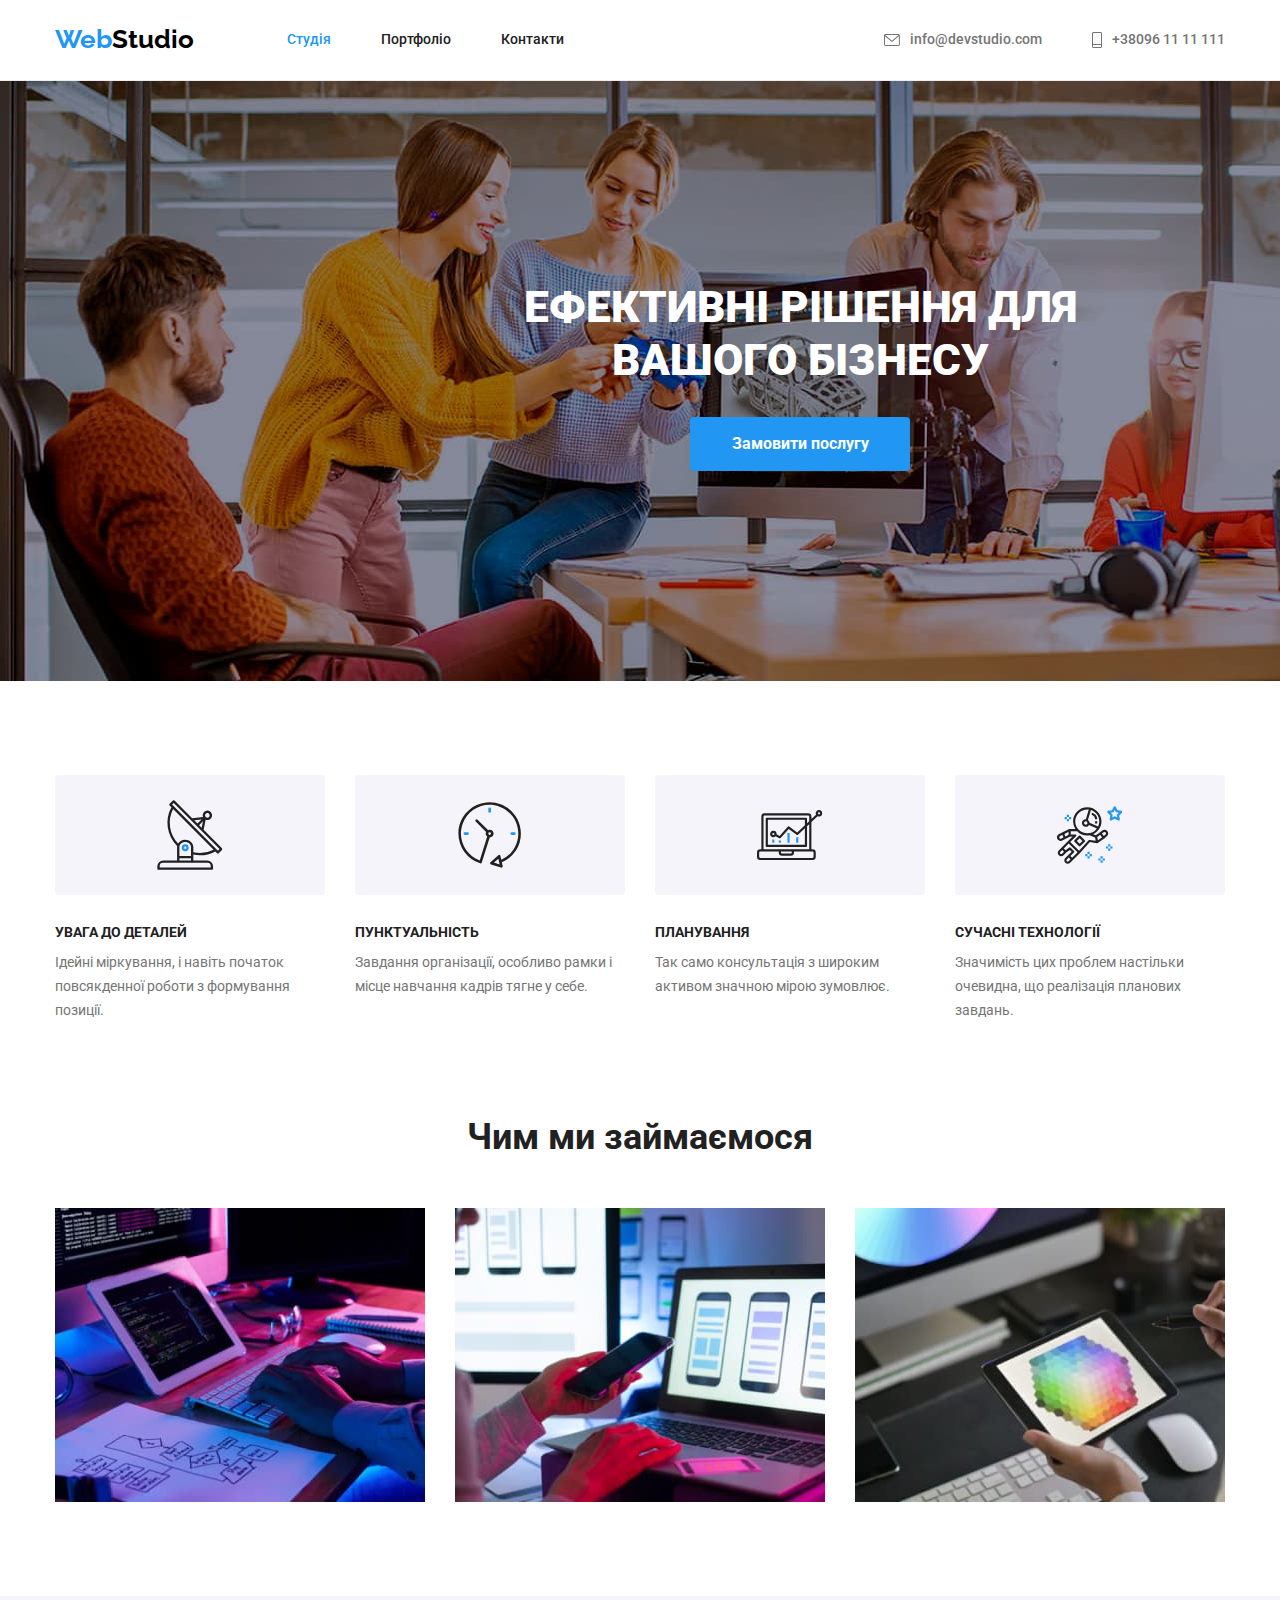
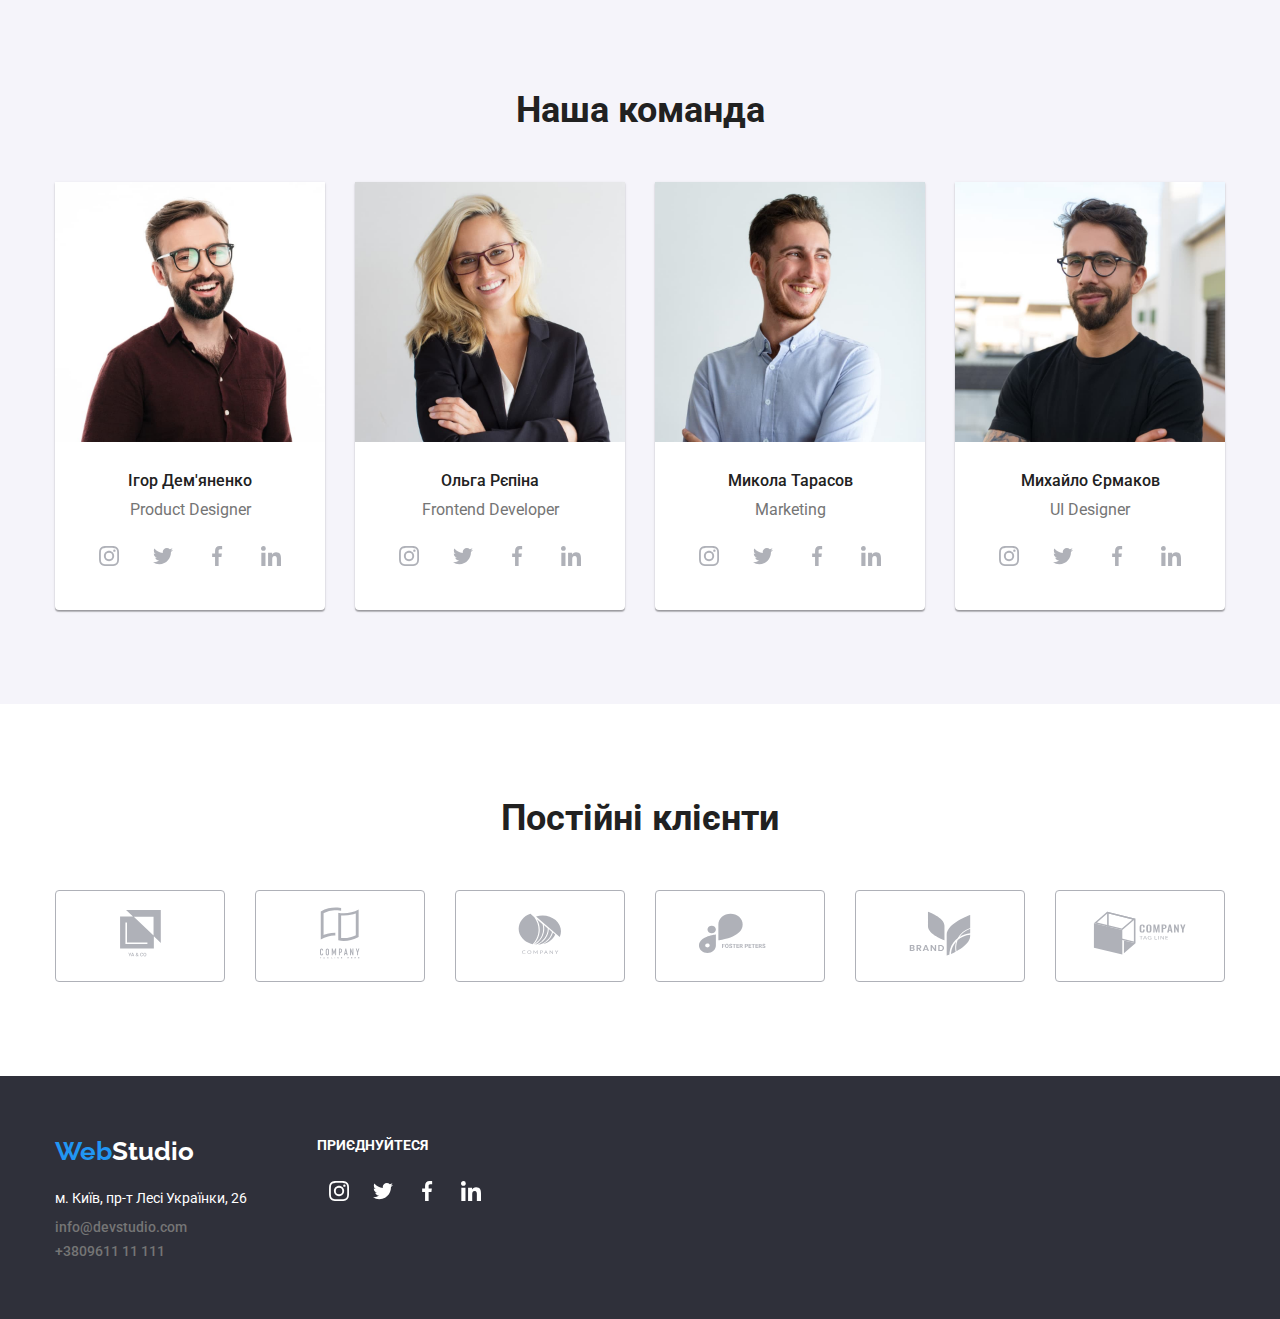
==== index.html @ 87574e4a "finish-work" ====
<!DOCTYPE html>
<html lang="uk">
  <head>
    <meta charset="UTF-8">
    <meta http-equiv="X-UA-Compatible" content="IE=edge">
    <meta name="viewport" content="width=device-width, initial-scale=1.0">
    <title>Document</title>
    <link rel="stylesheet"
    href="https://cdnjs.cloudflare.com/ajax/libs/modern-normalize/1.0.0/modern-normalize.min.css">
    <link
      href="https://fonts.googleapis.com/css2?family=Raleway:wght@700&family=Roboto:wght@400;500;700;900&display=swap"
      rel="stylesheet">
    <link rel="stylesheet" href="./css/stiles.css">
  </head>

  <body>
    <header class="border">
      <div class="container head-stile">
        <nav class="nav">
          <a href="./index.html" class="logo"><span class="logo-decoration">Web</span>Studio</a>
          <ul class="menu-header">
            <li class="nav-link current"><a href="./index.html" class="link">Студія</a></li>
            <li class="nav-link"><a href="./portfolio.html" class="link">Портфоліо</a></li>
            <li class="nav-link"><a href="#" class="link">Контакти</a></li>
        </ul>
        </nav>
        <ul class="contact-list">
          <li class="contact-header"><a href="mailto:info@devstudio.com" class="contacts">
            <svg class="icon-contact" width="16px" height="12px">
              <use href="./images/icon-sprite.svg#icon-mail"></use>
            </svg>info@devstudio.com</a></li> 
          <li class="contact-header"><a href="tel:+380961111111" class="contacts">
            <svg class="icon-contact" width="10px" height="16px">
              <use href="./images/icon-sprite.svg#icon-tel"></use>
            </svg>+38096 11 11 111</a></li>
        </ul>
        </div>
    </header>
    <main>
      <section class="hero">
        <div class="container">
          <h1 class="title">Ефективні рішення для вашого бізнесу</h1>
          <button type="button"  class="button">Замовити послугу</button>
        </div>
      </section>
      <section class="section-position benefits-section">
        <div class="container">
          <ul class="benefits-list">
            <li class="benefits">
              <div class="benefits-container">
                <svg width="65.32px" height="70px" class="benefits-icon">
                  <use href="./images/icon-sprite.svg#icon-satellite"></use>
                </svg>
              </div>
              <h3 class="benefits-title">УВАГА ДО ДЕТАЛЕЙ</h3>
              <p class="text">Ідейні міркування, і навіть початок повсякденної роботи з
                формування позиції.
              </p>
            </li>
            <li class="benefits">
              <div class="benefits-container">
                <svg width="65.32px" height="70px" class="benefits-icon">
                  <use href="./images/icon-sprite.svg#icon-watch"></use>
                </svg>
              </div>
              <h3 class="benefits-title">ПУНКТУАЛЬНІСТЬ</h3>
              <p class="text">Завдання організації, особливо рамки і місце навчання кадрів
                тягне у себе.
              </p>
            </li>
            <li class="benefits">
              <div class="benefits-container">
                <svg width="65.32px" height="70px" class="benefits-icon">
                  <use href="./images/icon-sprite.svg#icon-diagram"></use>
                </svg>
              </div>
              <h3 class="benefits-title">ПЛАНУВАННЯ</h3>
              <p class="text">Так само консультація з широким активом значною мірою зумовлює.
              </p>
            </li>
            <li class="benefits">
              <div class="benefits-container">
                <svg width="65.32px" height="70px" class="benefits-icon">
                  <use href="./images/icon-sprite.svg#icon-astronaut"></use>
                </svg>
              </div>
              <h3 class="benefits-title">СУЧАСНІ ТЕХНОЛОГІЇ</h3>
              <p class="text">Значимість цих проблем настільки очевидна, що реалізація
                планових завдань.
              </p>
            </li>
          </ul>
        </div>
      </section>
      <section class="section-position">
        <div class="container">
          <h2 class="name-section">Чим ми займаємося</h2>
          <ul class="our-work">
            <li class="work"><img src="./images/img1.jpg" alt="На цьому фото процес кодування" width="370">
            </li>
            <li class="work"><img src="./images/img2.jpg" alt="На цьому фото процес програмування" width="370">
            </li>
            <li class="work"><img src="./images/img3.jpg" alt="На цьому фото процес налаштування" width="370">
            </li>
          </ul>
        </div>
      </section>

      <section class="team section-position">
        <div class="container">
        <h2 class="name-section">Наша команда</h2>
          <ul class="team-wrap">
            <li class="icon-team">
              <img src="./images/photoIgor.jpg" alt="Фото Ігор Дем'яненко" width="270" class="foto">
              <h3 class="team-title">Ігор Дем'яненко</h3>
              <p class="position">Product Designer</p>
              <ul class="list-social-link">
                <li class="team-link"><a href="">
                  <svg class="social-icon" width="20px" height="20px">
                    <use href="./images/icon-sprite.svg#icon-instagram"></use>
                  </svg>
                </a></li>
                <li class="team-link"><a href="">
                  <svg class="social-icon" width="20px" height="20px">
                    <use href="./images/icon-sprite.svg#icon-twitter"></use>
                  </svg >
                </a></li>
                <li class="team-link"><a href="">
                  <svg class="social-icon" width="20px" height="20px">
                    <use href="./images/icon-sprite.svg#icon-facebook"></use>
                  </svg>
                </a></li>
                <li class="team-link"><a href="">
                  <svg class="social-icon" width="20px" height="20px">
                    <use href="./images/icon-sprite.svg#icon-linkedin"></use>
                  </svg>
                </a></li>
              </ul>
            </li>
            <li class="icon-team">
              <img src="./images/photoOlga.jpg" alt="Фото Ольга Рєпіна" width="270" class="foto">
              <h3 class="team-title">Ольга Рєпіна</h3>
              <p class="position">Frontend Developer</p>
              <ul class="list-social-link">
                <li class="team-link"><a href="">
                  <svg class="social-icon" width="20px" height="20px">
                    <use href="./images/icon-sprite.svg#icon-instagram"></use>
                  </svg>
                </a></li>
                <li class="team-link"><a href="">
                  <svg class="social-icon" width="20px" height="20px">
                    <use href="./images/icon-sprite.svg#icon-twitter"></use>
                  </svg >
                </a></li>
                <li class="team-link"><a href="">
                  <svg class="social-icon" width="20px" height="20px">
                    <use href="./images/icon-sprite.svg#icon-facebook"></use>
                  </svg>
                </a></li>
                <li class="team-link"><a href="">
                  <svg class="social-icon" width="20px" height="20px">
                    <use href="./images/icon-sprite.svg#icon-linkedin"></use>
                  </svg>
                </a></li>
              </ul>
            </li>
            <li class="icon-team">
              <img src="./images/photoMykola.jpg" alt="Фото Микола Тарасов" width="270" class="foto">
              <h3 class="team-title">Микола Тарасов</h3>
              <p class="position">Marketing</p>
              <ul class="list-social-link">
                <li class="team-link"><a href="">
                  <svg class="social-icon" width="20px" height="20px">
                    <use href="./images/icon-sprite.svg#icon-instagram"></use>
                  </svg>
                </a></li>
                <li class="team-link"><a href="">
                  <svg class="social-icon" width="20px" height="20px">
                    <use href="./images/icon-sprite.svg#icon-twitter"></use>
                  </svg >
                </a></li>
                <li class="team-link"><a href="">
                  <svg class="social-icon" width="20px" height="20px">
                    <use href="./images/icon-sprite.svg#icon-facebook"></use>
                  </svg>
                </a></li>
                <li class="team-link"><a href="">
                  <svg class="social-icon" width="20px" height="20px">
                    <use href="./images/icon-sprite.svg#icon-linkedin"></use>
                  </svg>
                </a></li>
              </ul>
            </li>
            <li class="icon-team">
              <img src="./images/photoMyhail.jpg" alt="Фото Михайло Єрмаков" width="270" class="foto">
              <h3 class="team-title">Михайло Єрмаков</h3>
              <p class="position">UI Designer</p>
              <ul class="list-social-link">
                <li class="team-link"><a href="">
                  <svg class="social-icon" width="20px" height="20px">
                    <use href="./images/icon-sprite.svg#icon-instagram"></use>
                  </svg>
                </a></li>
                <li class="team-link"><a href="">
                  <svg class="social-icon" width="20px" height="20px">
                    <use href="./images/icon-sprite.svg#icon-twitter"></use>
                  </svg >
                </a></li>
                <li class="team-link"><a href="">
                  <svg class="social-icon" width="20px" height="20px">
                    <use href="./images/icon-sprite.svg#icon-facebook"></use>
                  </svg>
                </a></li>
                <li class="team-link"><a href="">
                  <svg class="social-icon" width="20px" height="20px">
                    <use href="./images/icon-sprite.svg#icon-linkedin"></use>
                  </svg>
                </a></li>
              </ul>
            </li>
          </ul>
        </div>
      </section>
      <section class="section-position">
        <div class="container">
        <h2 class="name-section">Постійні клієнти</h2>
        <ul class="regular-customers">
          <li class="icon-client"><a href=""><svg class="logo-client" width="41px" height="46.7px">
            <use href="./images/icon-sprite.svg#icon-client1"></use>
          </svg></a></li>
          <li class="icon-client"><a href=""><svg class="logo-client" width="40px" height="52">
            <use href="./images/icon-sprite.svg#icon-client2"></use>
          </svg></a></li>
          <li class="icon-client"><a href=""><svg class="logo-client" width="43.46px" height="41.18">
            <use href="./images/icon-sprite.svg#icon-client3"></use>
          </svg></a></li>
          <li class="icon-client"><a href=""><svg class="logo-client" width="84.44px" height="40.62">
            <use href="./images/icon-sprite.svg#icon-client4"></use>
          </svg></a></li>
          <li class="icon-client"><a href=""><svg class="logo-client" width="62.54" height="45.43">
            <use href="./images/icon-sprite.svg#icon-client5"></use>
          </svg></a></li>
          <li class="icon-client"><a href=""><svg class="logo-client" width="93.79px" height="43.93px">
            <use href="./images/icon-sprite.svg#icon-client6"></use>
          </svg></a></li>
        </ul>
        </div>
      </section>
    </main>
    <footer class="bg-footer">
    <div class="container footer-position">
      <div class="address-position">
      <a href="./index.html" class="logo logo-footer"><span class="logo-decoration">Web</span>Studio</a>
      <address>
        <ul>
          <li class="decor-address"><a href="https://goo.gl/maps/CPtrU1FHBa2aNyZL9" target="_blank" rel="noopener noreferrer nofollow" class="address">м. Київ, пр-т Лесі Українки, 26</a></li>
          <li class="tell"><a href="mailto:info@devstudio.com" class="contacts">info@devstudio.com</a></li>
          <li><a href="tel:+380961111111" class="contacts">+3809611 11 111</a></li>
        </ul>
      </address>
    </div>
    <div>
    <span class="main-social-link">Приєднуйтеся</span>
    <ul class="footer-social-link">
      <li class="footer-link"><a href="">
        <svg class="footer-icon" width="20px" height="20px">
          <use href="./images/icon-sprite.svg#icon-instagram"></use>
        </svg>
      </a></li>
      <li class="footer-link"><a href="">
        <svg class="footer-icon" width="20px" height="20px">
          <use href="./images/icon-sprite.svg#icon-twitter"></use>
        </svg >
      </a></li>
      <li class="footer-link"><a href="">
        <svg class="footer-icon" width="20px" height="20px">
          <use href="./images/icon-sprite.svg#icon-facebook"></use>
        </svg>
      </a></li>
      <li class="footer-link"><a href="">
        <svg class="footer-icon" width="20px" height="20px">
          <use href="./images/icon-sprite.svg#icon-linkedin"></use>
        </svg>
      </a></li>
    </ul>
    </div>
    </div>
    </footer>
  </body>
</html>
---- css/stiles.css ----
body {
    font-family: 'Roboto', sans-serif;
    font-style: normal;
    font-weight: 400;
    --dominant-color: #212121;
    --secondary-color:  #757575;
    --accent-color:  #2196F3;
}

*,
*::before,
*::after {
    box-sizing: border-box;
}
h1,
h2,
h3,
h4,
h5,
h6,
p,
ul { 
    margin: 0;
    padding: 0;
} 

a {
    text-decoration: none;
}

ul {
    list-style-type: none;
}

img {
    display: block;
    max-width: 100%;
    height: auto;
}
address{
    font-style: normal;
}
.container {
    width: 1200px;
    padding: 0 15px;
    margin: 0 auto;
}

                                            /*Header */

                                            /* Logo */
.logo {
    font-family: 'Raleway', sans-serif;
        font-style: normal;
        font-weight: 700;
        font-size: 26px;
        line-height: 1.2;
        color: #000000;
}

.logo.logo-footer {
    display: inline-block;
    margin-bottom: 20px;
    color: #ffffff;
}

.logo .logo-decoration {
    color: var(--accent-color);
}

                                         /* Navigation */
.border{
    border-bottom: 1px solid #ECECEC;
    padding-top: 24px;
    padding-bottom: 25px;  
}

.head-stile {
        display: flex;
        align-items: center;
   
}
.nav {
    display: flex;
    align-items: center;   
}

.menu-header{
    display: flex;
    margin-left: 93px;
}
.contact-list{
    display: flex;
    align-items: center;
    margin-left: auto;
}
.contact-header:not(:last-child){
    margin-right: 50px;
}

.nav-link:not(:last-child){
    margin-right: 50px;
}

.nav-link .link{
    font-weight: 500;
    font-size: 14px;
    line-height: 1.1;
    color: var(--dominant-color);
}

.nav-link.current .link{
    color: var(--accent-color);
}

.contacts{
    display: flex;
    align-items: center;
    font-weight: 500;
    font-size: 14px;
    line-height: 1.1;
    text-align: center;
    color: var(--secondary-color);
    fill: var(--secondary-color);
}

.icon-contact { 
    margin-right: 10px;
    
}


                                           /* accent */
.contacts:hover,
.contacts:focus,
.nav-link .link:hover,
.nav-link .link:focus,
.decor-address .address:hover,
.decor-address .address:focus{
    color: var(--accent-color);
    fill: var(--accent-color);
    cursor: pointer;
}

.hero .button:hover,
.hero .button:focus{
    background-color: #FFFFFF;
    color: var(--dominant-color);
}
.button:hover,
.button:focus {
    background-color: var(--accent-color);
    color: #ffffff;
}

                                      /* main index*/
.hero {
    width: 1600px;
    height: 600px;
    text-align: center;
    background-color: #2F303A;
    padding: 200px 0;
    margin: 0 auto;
    background: rgba(47, 48, 58, 0.4);
    background-image: url('/images/backgraund.jpg');
    background-repeat: no-repeat;
    background-position: center;
    background-size: cover;
}
.hero .title{
    font-weight: 900;
        font-size: 44px;
        line-height: 1.2;
        text-transform: uppercase;
         color: #FFFFFF;

         width: 696px;
         margin-left: auto;
         margin-right: auto;
         margin-bottom: 30px;
}
.hero .button{
    font-weight: 700;
    font-size: 16px;
    line-height: 1.9; 
    border-radius: 4px;
    border-color: transparent;
    color: #FFFFFF;
    background-color: var(--accent-color);

    min-height: 54px;
    min-width: 220px;
    padding: 10px 32px;
}
.section-position{
    padding-top: 94px;
    padding-bottom: 94px;

}
.benefits-section{
    padding-bottom: 0;
}
.button {
background: #F5F4FA;
cursor: pointer;
}
.name-section{
    font-weight: 700;
        font-size: 36px;
        line-height: 1.16;
        color: var(--dominant-color);
        text-align: center;

        margin-bottom: 50px;
}
.benefits-list{
    display: flex;
}
.benefits{
    text-align: left;
    width: 270px;
}
.benefits:not(:last-child){
    margin-right: 30px;
}
.benefits-container{
    display: flex;
    align-items: center;
    justify-content: center;
    width: 100%;
    height: 120px;
    background-color: #F5F4FA;
    border-radius: 4px;
    margin-bottom: 30px;
    padding: auto; 
}

.benefits .benefits-title{
    font-weight: 700;
        font-size: 14px;
        line-height: 1.14;
        color: var(--dominant-color);

        margin-bottom: 10px;
}
.benefits .text {
font-weight: 400;
    font-size: 14px;
    line-height: 1.7;
    color: var(--secondary-color);
}
.our-work{
    display: flex;
}
.work:not(:last-child){
    margin-right: 30px;
}
.team {
    background-color: #F5F4FA;
}
.team .team-title {
    font-weight: 500;
        font-size: 16px;
        line-height: 1.18;
        color: var(--dominant-color);

        padding-top: 30px;
        margin-bottom: 10px;
}
.team .position {
    font-weight: 400;
        font-size: 16px;
        line-height: 1.18;
        color: var(--secondary-color);

        padding-bottom: 16px;
}

.team-wrap{
    display: flex;
}
.icon-team:not(:last-child){
    margin-right: 30px;
}

.icon-team{
    text-align: center;
    background-color: #ffffff;
    box-shadow: 0px 1px 3px rgba(0, 0, 0, 0.12), 
    0px 1px 1px rgba(0, 0, 0, 0.14), 
    0px 2px 1px rgba(0, 0, 0, 0.2);
    border-radius: 0px 0px 4px 4px;
    border-color: transparent;  
    width: 270px;
}
.list-social-link{
    padding-left: 32px;
    padding-right: 32px;
    display: flex;
    padding-bottom: 30px;
}

.team-link, .footer-link {
    display: flex;
    align-items: center;
    justify-content: center;
    width: 44px;
    height: 44px;
    color: #AFB1B8;
    padding: 12px 12px;
}
.social-icon{
    fill: #AFB1B8;
}
.team-link:not(:last-child){
    margin-right: 10px;
}

.footer-link:hover,
.footer-link:focus,
.team-link:hover,
.team-link:focus{
    background-color: var(--accent-color);
    fill: #ffffff;
    border-radius: 50%;
    cursor: pointer;
}

.team-link:hover .social-icon{
    fill: #ffffff;
    cursor: pointer;
} 

.regular-customers{
    display: flex;
}

.icon-client{
    display: flex;
    align-items: center;
    justify-content: center;
    width: 170px;
    height: 92px;
    border: 1px solid #AFB1B8;
    border-radius: 4px;
    
}
.icon-client:not(:last-child){
    margin-right: 30px;
}
.logo-client{
    fill: #AFB1B8;
}
.icon-client:hover,
.icon-client:focus{
    border-color: var(--accent-color);
    cursor: pointer;
}

.icon-client:hover .logo-client,
.icon-client:focus .logo-client{
    fill: var(--accent-color);
}

                                  /* main portfolio */
.menu-portfolio{
    display: flex;
    justify-content: center;
    margin-bottom: 50px;
}
.icon-button:not(:last-child){
    margin-right: 8px;
}
.button-portfolio {
    border-color: transparent;
    border-radius: 4px;
    padding: 6px 22px;
}

.products{
    display: flex;
    flex-wrap: wrap;
}
.icon-product{
    width: 370px;

    margin-right: 30px;
    margin-bottom: 30px;
}
.icon-product:nth-child(3n){
    margin-right: 0px;
}
.icon-product:nth-last-child(-n+3){
    margin-bottom: 0px;
}
.icon-product:hover,
.icon-product:focus{
    box-shadow: 0px 1px 1px rgba(0, 0, 0, 0.12), 
    0px 4px 4px rgba(0, 0, 0, 0.06), 
    1px 4px 6px rgba(0, 0, 0, 0.16);
}

.button-portfolio:hover,
.button-portfolio:focus{
    box-shadow: 0px 3px 1px rgba(0, 0, 0, 0.1), 
    0px 1px 2px rgba(0, 0, 0, 0.08), 
    0px 2px 2px rgba(0, 0, 0, 0.12);
}

.container-product{
    border: 1px solid #EEEEEE;
    border-top: none;
    padding: 20px 24px;
}
.icon-product .name-product {
    font-weight: 700;
font-size: 18px;
line-height: 2;
color: var(--dominant-color);

margin-bottom: 4px;
}
.icon-product .group {
    font-weight: 400;
font-size: 16px;
line-height: 1.87;
color: var(--secondary-color);
}

                                      /* footer */
.bg-footer{
    background-color: #2F303A;
    padding-top: 60px;
    padding-bottom: 60px;
}
.bg-footer .container{
    text-align: left;
}
.address-position{
    margin-right: 70px;
}

.decor-address{
    margin-bottom: 9px;
}

.tell{
    margin-bottom: 9px;
}


.bg-footer .address {
    font-style: normal;
    font-weight: 400;
        font-size: 14px;
        line-height: 1.7;
        color: #FFFFFF;
}

.main-social-link{
    display: inline-block;
    font-style: normal;
    font-weight: 700;
    font-size: 14px;
    line-height: 0.875;
    text-transform: uppercase;

    color: #FFFFFF;

    margin-bottom: 20px;
}
.footer-social-link {
    display: flex;
}

.footer-position{
    display: flex;
}

.footer-icon{
    fill: #ffffff;
}
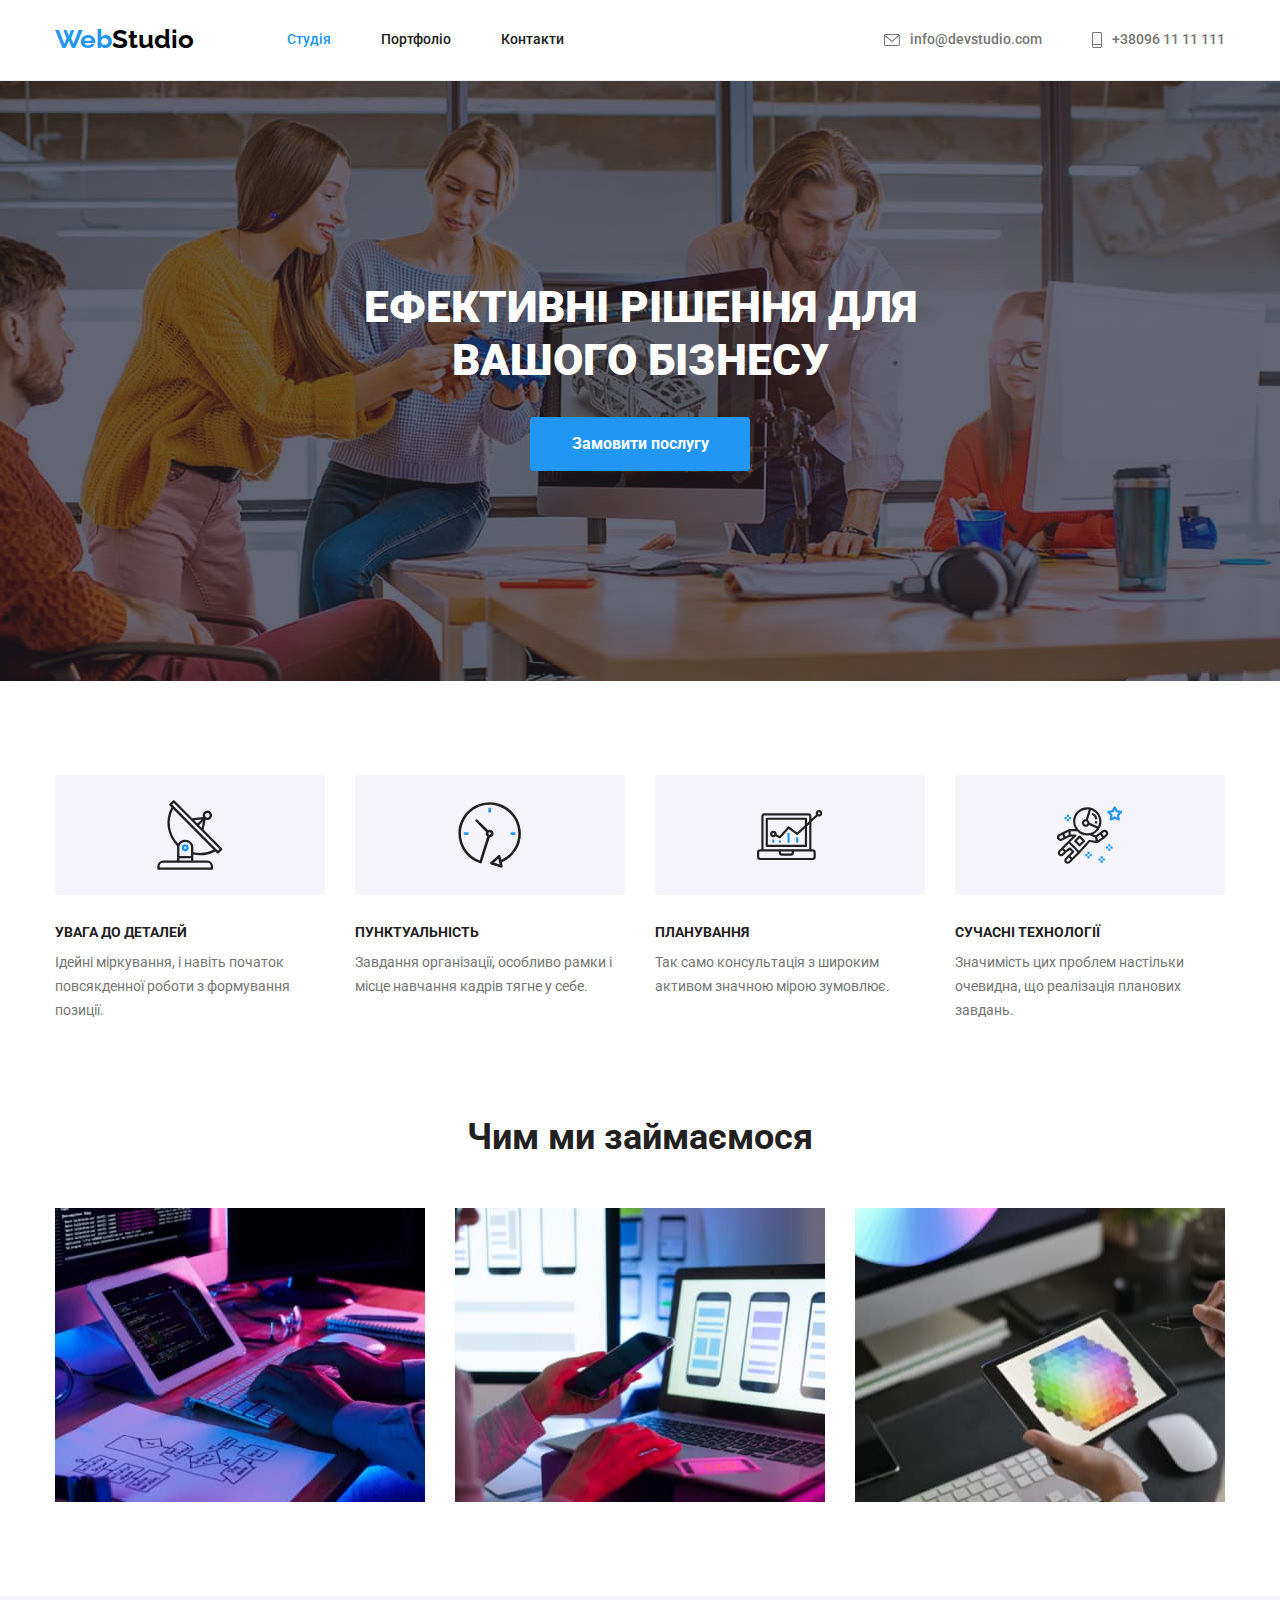
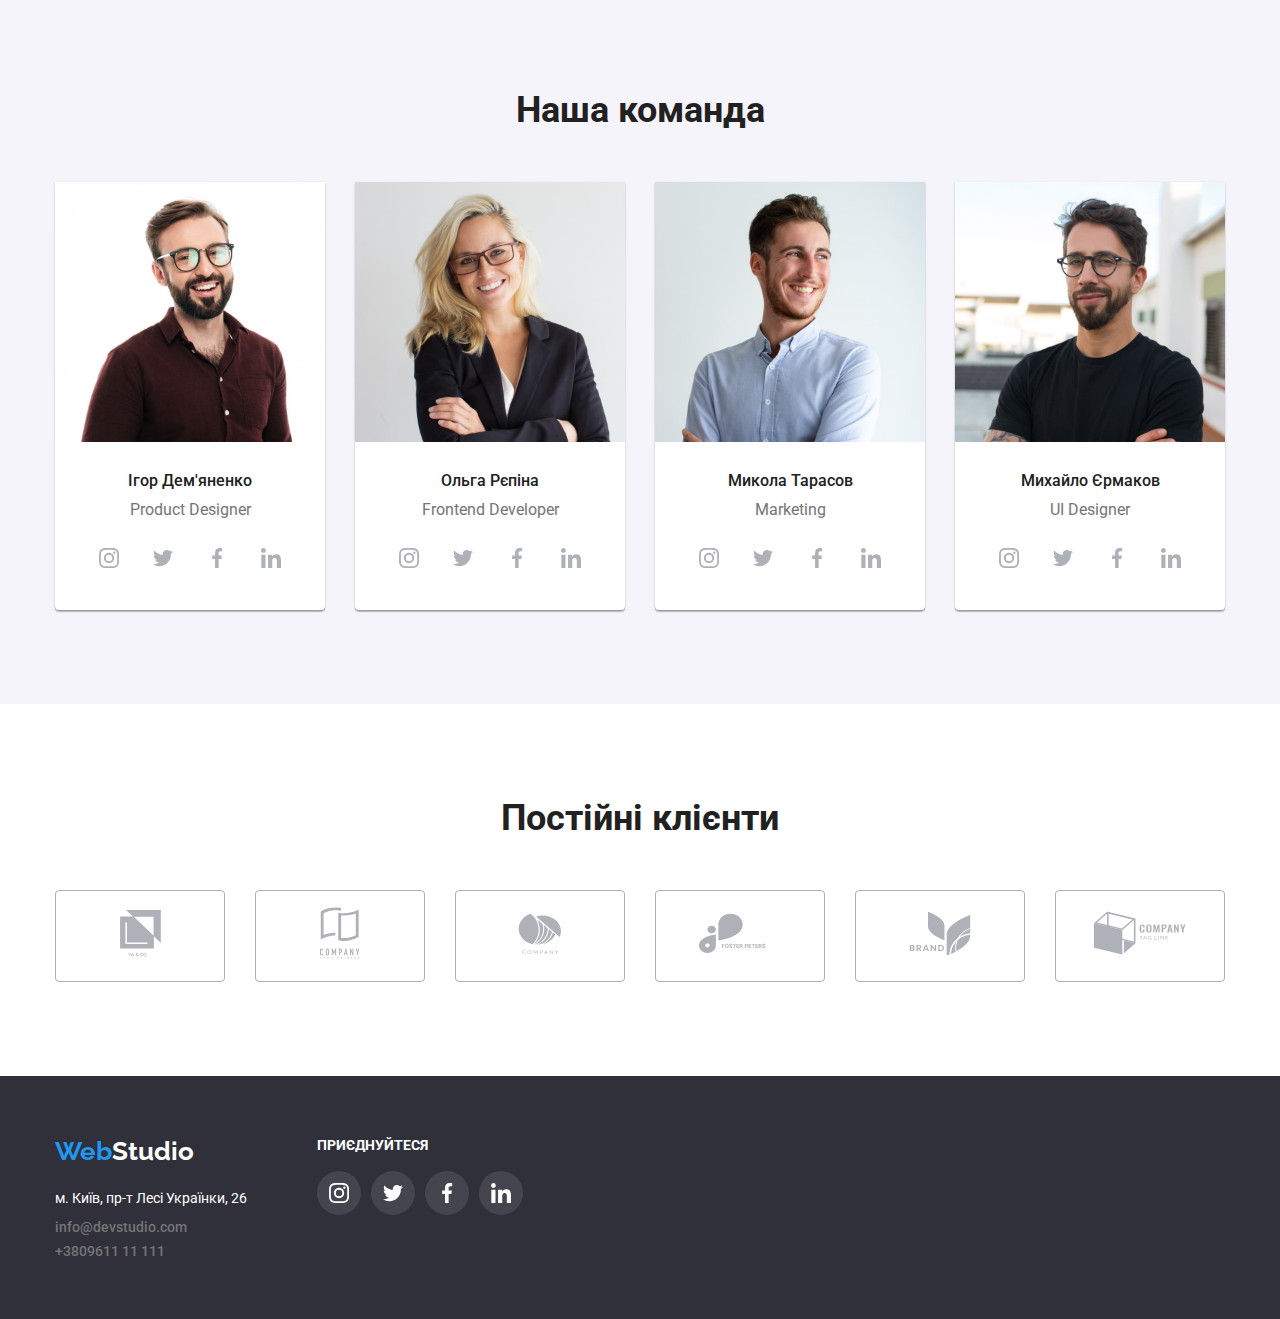
==== commit ebdb7e28: "fixid" ====
--- a/index.html
+++ b/index.html
@@ -115,22 +115,22 @@
               <h3 class="team-title">Ігор Дем'яненко</h3>
               <p class="position">Product Designer</p>
               <ul class="list-social-link">
-                <li class="team-link"><a href="">
-                  <svg class="social-icon" width="20px" height="20px">
-                    <use href="./images/icon-sprite.svg#icon-instagram"></use>
-                  </svg>
-                </a></li>
-                <li class="team-link"><a href="">
-                  <svg class="social-icon" width="20px" height="20px">
-                    <use href="./images/icon-sprite.svg#icon-twitter"></use>
-                  </svg >
-                </a></li>
-                <li class="team-link"><a href="">
-                  <svg class="social-icon" width="20px" height="20px">
-                    <use href="./images/icon-sprite.svg#icon-facebook"></use>
-                  </svg>
-                </a></li>
-                <li class="team-link"><a href="">
+                <li class="team-link"><a href="" class="designer-social-link">
+                  <svg class="social-icon" width="20px" height="20px">
+                    <use href="./images/icon-sprite.svg#icon-instagram"></use>
+                  </svg>
+                </a></li>
+                <li class="team-link"><a href="" class="designer-social-link">
+                  <svg class="social-icon" width="20px" height="20px">
+                    <use href="./images/icon-sprite.svg#icon-twitter"></use>
+                  </svg >
+                </a></li>
+                <li class="team-link"><a href="" class="designer-social-link">
+                  <svg class="social-icon" width="20px" height="20px">
+                    <use href="./images/icon-sprite.svg#icon-facebook"></use>
+                  </svg>
+                </a></li>
+                <li class="team-link"><a href="" class="designer-social-link">
                   <svg class="social-icon" width="20px" height="20px">
                     <use href="./images/icon-sprite.svg#icon-linkedin"></use>
                   </svg>
@@ -142,22 +142,22 @@
               <h3 class="team-title">Ольга Рєпіна</h3>
               <p class="position">Frontend Developer</p>
               <ul class="list-social-link">
-                <li class="team-link"><a href="">
-                  <svg class="social-icon" width="20px" height="20px">
-                    <use href="./images/icon-sprite.svg#icon-instagram"></use>
-                  </svg>
-                </a></li>
-                <li class="team-link"><a href="">
-                  <svg class="social-icon" width="20px" height="20px">
-                    <use href="./images/icon-sprite.svg#icon-twitter"></use>
-                  </svg >
-                </a></li>
-                <li class="team-link"><a href="">
-                  <svg class="social-icon" width="20px" height="20px">
-                    <use href="./images/icon-sprite.svg#icon-facebook"></use>
-                  </svg>
-                </a></li>
-                <li class="team-link"><a href="">
+                <li class="team-link"><a href="" class="designer-social-link">
+                  <svg class="social-icon" width="20px" height="20px">
+                    <use href="./images/icon-sprite.svg#icon-instagram"></use>
+                  </svg>
+                </a></li>
+                <li class="team-link"><a href="" class="designer-social-link">
+                  <svg class="social-icon" width="20px" height="20px">
+                    <use href="./images/icon-sprite.svg#icon-twitter"></use>
+                  </svg >
+                </a></li>
+                <li class="team-link"><a href="" class="designer-social-link">
+                  <svg class="social-icon" width="20px" height="20px">
+                    <use href="./images/icon-sprite.svg#icon-facebook"></use>
+                  </svg>
+                </a></li>
+                <li class="team-link"><a href="" class="designer-social-link">
                   <svg class="social-icon" width="20px" height="20px">
                     <use href="./images/icon-sprite.svg#icon-linkedin"></use>
                   </svg>
@@ -169,22 +169,22 @@
               <h3 class="team-title">Микола Тарасов</h3>
               <p class="position">Marketing</p>
               <ul class="list-social-link">
-                <li class="team-link"><a href="">
-                  <svg class="social-icon" width="20px" height="20px">
-                    <use href="./images/icon-sprite.svg#icon-instagram"></use>
-                  </svg>
-                </a></li>
-                <li class="team-link"><a href="">
-                  <svg class="social-icon" width="20px" height="20px">
-                    <use href="./images/icon-sprite.svg#icon-twitter"></use>
-                  </svg >
-                </a></li>
-                <li class="team-link"><a href="">
-                  <svg class="social-icon" width="20px" height="20px">
-                    <use href="./images/icon-sprite.svg#icon-facebook"></use>
-                  </svg>
-                </a></li>
-                <li class="team-link"><a href="">
+                <li class="team-link"><a href="" class="designer-social-link">
+                  <svg class="social-icon" width="20px" height="20px">
+                    <use href="./images/icon-sprite.svg#icon-instagram"></use>
+                  </svg>
+                </a></li>
+                <li class="team-link"><a href="" class="designer-social-link">
+                  <svg class="social-icon" width="20px" height="20px">
+                    <use href="./images/icon-sprite.svg#icon-twitter"></use>
+                  </svg >
+                </a></li>
+                <li class="team-link"><a href="" class="designer-social-link">
+                  <svg class="social-icon" width="20px" height="20px">
+                    <use href="./images/icon-sprite.svg#icon-facebook"></use>
+                  </svg>
+                </a></li>
+                <li class="team-link"><a href="" class="designer-social-link">
                   <svg class="social-icon" width="20px" height="20px">
                     <use href="./images/icon-sprite.svg#icon-linkedin"></use>
                   </svg>
@@ -196,22 +196,22 @@
               <h3 class="team-title">Михайло Єрмаков</h3>
               <p class="position">UI Designer</p>
               <ul class="list-social-link">
-                <li class="team-link"><a href="">
-                  <svg class="social-icon" width="20px" height="20px">
-                    <use href="./images/icon-sprite.svg#icon-instagram"></use>
-                  </svg>
-                </a></li>
-                <li class="team-link"><a href="">
-                  <svg class="social-icon" width="20px" height="20px">
-                    <use href="./images/icon-sprite.svg#icon-twitter"></use>
-                  </svg >
-                </a></li>
-                <li class="team-link"><a href="">
-                  <svg class="social-icon" width="20px" height="20px">
-                    <use href="./images/icon-sprite.svg#icon-facebook"></use>
-                  </svg>
-                </a></li>
-                <li class="team-link"><a href="">
+                <li class="team-link"><a href="" class="designer-social-link">
+                  <svg class="social-icon" width="20px" height="20px">
+                    <use href="./images/icon-sprite.svg#icon-instagram"></use>
+                  </svg>
+                </a></li>
+                <li class="team-link"><a href="" class="designer-social-link">
+                  <svg class="social-icon" width="20px" height="20px">
+                    <use href="./images/icon-sprite.svg#icon-twitter"></use>
+                  </svg >
+                </a></li>
+                <li class="team-link"><a href="" class="designer-social-link">
+                  <svg class="social-icon" width="20px" height="20px">
+                    <use href="./images/icon-sprite.svg#icon-facebook"></use>
+                  </svg>
+                </a></li>
+                <li class="team-link"><a href="" class="designer-social-link">
                   <svg class="social-icon" width="20px" height="20px">
                     <use href="./images/icon-sprite.svg#icon-linkedin"></use>
                   </svg>
@@ -262,22 +262,22 @@
     <div>
     <span class="main-social-link">Приєднуйтеся</span>
     <ul class="footer-social-link">
-      <li class="footer-link"><a href="">
+      <li class="footer-link"><a href="" class="link-footer-icon">
         <svg class="footer-icon" width="20px" height="20px">
           <use href="./images/icon-sprite.svg#icon-instagram"></use>
         </svg>
       </a></li>
-      <li class="footer-link"><a href="">
+      <li class="footer-link"><a href="" class="link-footer-icon">
         <svg class="footer-icon" width="20px" height="20px">
           <use href="./images/icon-sprite.svg#icon-twitter"></use>
         </svg >
       </a></li>
-      <li class="footer-link"><a href="">
+      <li class="footer-link"><a href="" class="link-footer-icon">
         <svg class="footer-icon" width="20px" height="20px">
           <use href="./images/icon-sprite.svg#icon-facebook"></use>
         </svg>
       </a></li>
-      <li class="footer-link"><a href="">
+      <li class="footer-link"><a href="" class="link-footer-icon">
         <svg class="footer-icon" width="20px" height="20px">
           <use href="./images/icon-sprite.svg#icon-linkedin"></use>
         </svg>
--- a/css/stiles.css
+++ b/css/stiles.css
@@ -155,14 +155,16 @@
 
                                       /* main index*/
 .hero {
-    width: 1600px;
+    max-width: 1600px;
     height: 600px;
     text-align: center;
     background-color: #2F303A;
     padding: 200px 0;
     margin: 0 auto;
-    background: rgba(47, 48, 58, 0.4);
-    background-image: url('/images/backgraund.jpg');
+    /* background: url('/images/backgraund.jpg'), rgba(47, 48, 58, 0.4); */
+    background-image: linear-gradient(to right, 
+    rgba(47, 48, 58, 0.4), rgba(47, 48, 58, 0.4)),
+    url("../images/backgraund.jpg");
     background-repeat: no-repeat;
     background-position: center;
     background-size: cover;
@@ -294,13 +296,12 @@
     width: 270px;
 }
 .list-social-link{
-    padding-left: 32px;
-    padding-right: 32px;
-    display: flex;
+    display: flex;
+    justify-content: center;
     padding-bottom: 30px;
 }
 
-.team-link, .footer-link {
+.designer-social-link, .link-footer-icon {
     display: flex;
     align-items: center;
     justify-content: center;
@@ -309,6 +310,11 @@
     color: #AFB1B8;
     padding: 12px 12px;
 }
+.link-footer-icon{
+    background: rgba(255, 255, 255, 0.1);
+    border-radius: 50%;
+    cursor: pointer;
+}
 .social-icon{
     fill: #AFB1B8;
 }
@@ -316,10 +322,10 @@
     margin-right: 10px;
 }
 
-.footer-link:hover,
-.footer-link:focus,
-.team-link:hover,
-.team-link:focus{
+.link-footer-icon:hover,
+.link-footer-icon:focus,
+.designer-social-link:hover,
+.designer-social-link:focus{
     background-color: var(--accent-color);
     fill: #ffffff;
     border-radius: 50%;
@@ -372,6 +378,11 @@
     margin-right: 8px;
 }
 .button-portfolio {
+    font-family: inherit;
+    font-style: normal;
+    font-weight: 500;
+    font-size: 16px;
+    line-height: 1,5;
     border-color: transparent;
     border-radius: 4px;
     padding: 6px 22px;
@@ -382,19 +393,22 @@
     flex-wrap: wrap;
 }
 .icon-product{
-    width: 370px;
-
     margin-right: 30px;
     margin-bottom: 30px;
 }
+
+.link-icon-product{
+    display: block;
+    width: 370px;
+}
 .icon-product:nth-child(3n){
     margin-right: 0px;
 }
 .icon-product:nth-last-child(-n+3){
     margin-bottom: 0px;
 }
-.icon-product:hover,
-.icon-product:focus{
+.link-icon-product:hover,
+.link-icon-product:focus{
     box-shadow: 0px 1px 1px rgba(0, 0, 0, 0.12), 
     0px 4px 4px rgba(0, 0, 0, 0.06), 
     1px 4px 6px rgba(0, 0, 0, 0.16);
@@ -412,7 +426,7 @@
     border-top: none;
     padding: 20px 24px;
 }
-.icon-product .name-product {
+.link-icon-product .name-product {
     font-weight: 700;
 font-size: 18px;
 line-height: 2;
@@ -420,7 +434,7 @@
 
 margin-bottom: 4px;
 }
-.icon-product .group {
+.link-icon-product .group {
     font-weight: 400;
 font-size: 16px;
 line-height: 1.87;
@@ -477,6 +491,9 @@
     display: flex;
 }
 
+.footer-link:not(:last-child){
+    margin-right: 10px;
+}
 .footer-icon{
     fill: #ffffff;
 }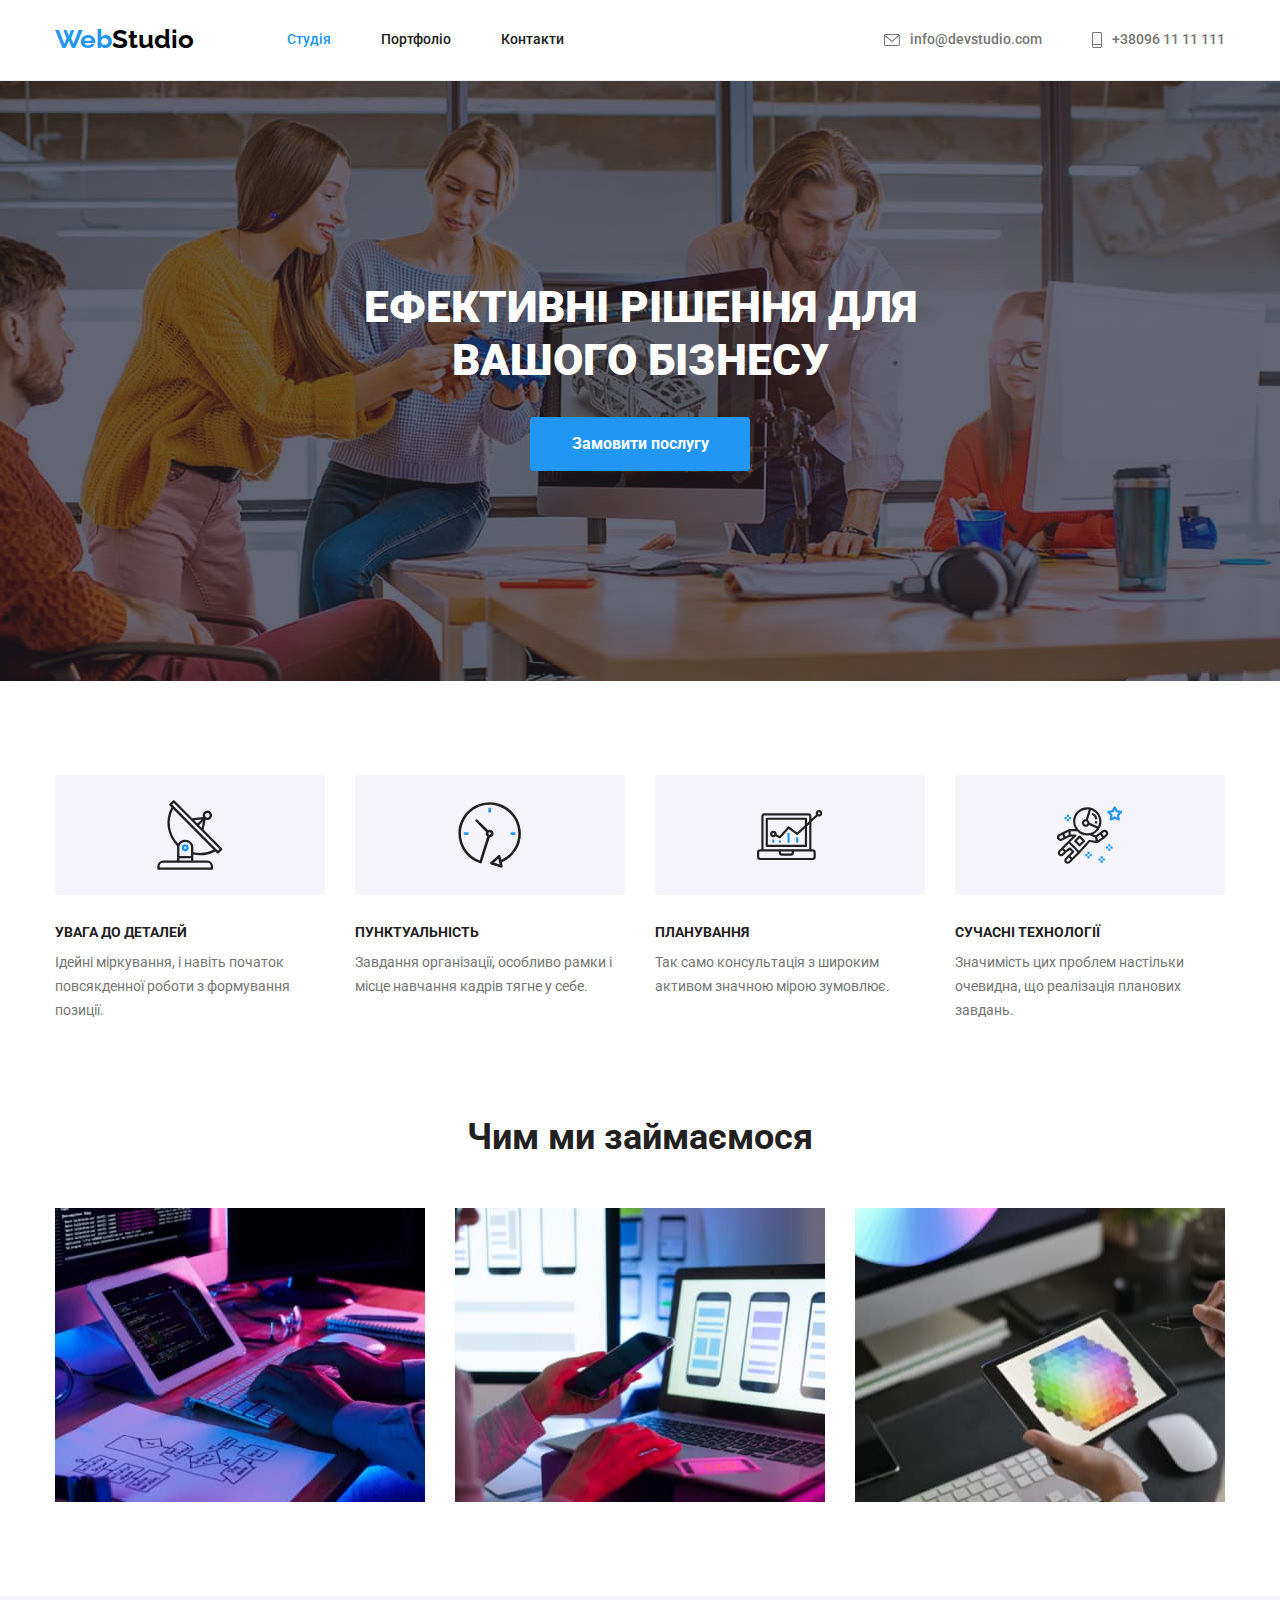
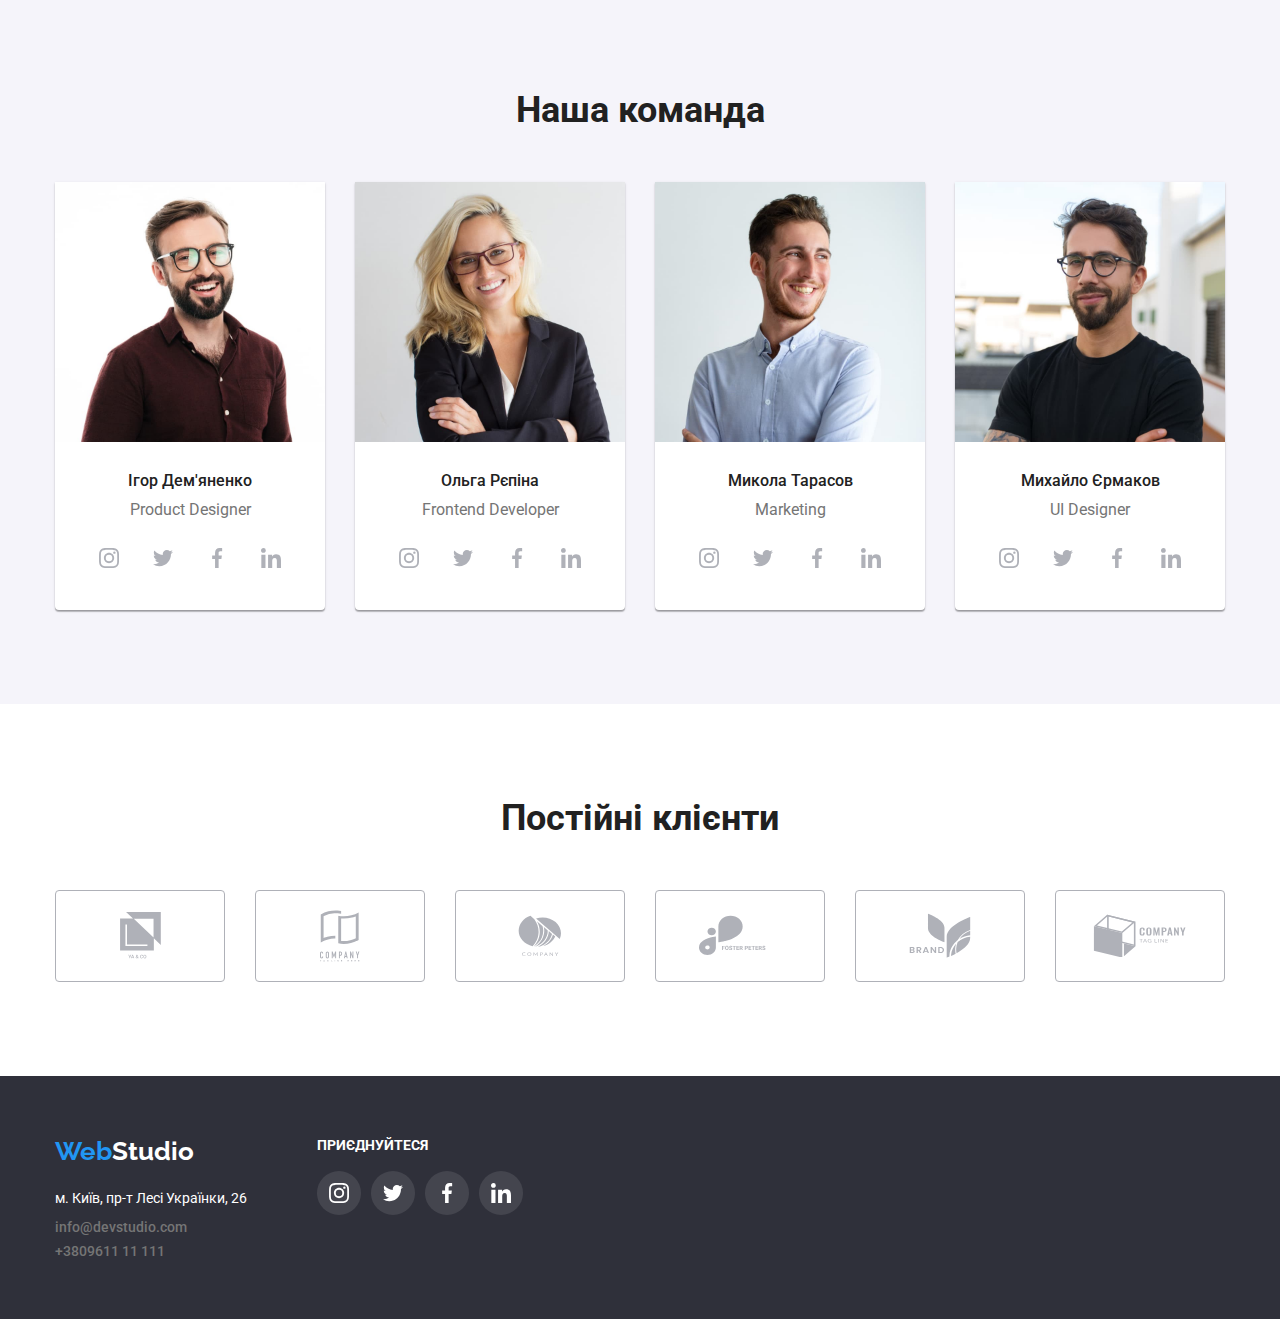
==== commit 188504d8: "finish-fisid" ====
--- a/index.html
+++ b/index.html
@@ -225,22 +225,22 @@
         <div class="container">
         <h2 class="name-section">Постійні клієнти</h2>
         <ul class="regular-customers">
-          <li class="icon-client"><a href=""><svg class="logo-client" width="41px" height="46.7px">
+          <li class="icon-client"><a href="" class="icon-client-link"><svg class="logo-client" width="41px" height="46.7px">
             <use href="./images/icon-sprite.svg#icon-client1"></use>
           </svg></a></li>
-          <li class="icon-client"><a href=""><svg class="logo-client" width="40px" height="52">
+          <li class="icon-client"><a href="" class="icon-client-link"><svg class="logo-client" width="40px" height="52">
             <use href="./images/icon-sprite.svg#icon-client2"></use>
           </svg></a></li>
-          <li class="icon-client"><a href=""><svg class="logo-client" width="43.46px" height="41.18">
+          <li class="icon-client"><a href="" class="icon-client-link"><svg class="logo-client" width="43.46px" height="41.18">
             <use href="./images/icon-sprite.svg#icon-client3"></use>
           </svg></a></li>
-          <li class="icon-client"><a href=""><svg class="logo-client" width="84.44px" height="40.62">
+          <li class="icon-client"><a href="" class="icon-client-link"><svg class="logo-client" width="84.44px" height="40.62">
             <use href="./images/icon-sprite.svg#icon-client4"></use>
           </svg></a></li>
-          <li class="icon-client"><a href=""><svg class="logo-client" width="62.54" height="45.43">
+          <li class="icon-client"><a href="" class="icon-client-link"><svg class="logo-client" width="62.54" height="45.43">
             <use href="./images/icon-sprite.svg#icon-client5"></use>
           </svg></a></li>
-          <li class="icon-client"><a href=""><svg class="logo-client" width="93.79px" height="43.93px">
+          <li class="icon-client"><a href="" class="icon-client-link"><svg class="logo-client" width="93.79px" height="43.93px">
             <use href="./images/icon-sprite.svg#icon-client6"></use>
           </svg></a></li>
         </ul>
--- a/css/stiles.css
+++ b/css/stiles.css
@@ -308,7 +308,7 @@
     width: 44px;
     height: 44px;
     color: #AFB1B8;
-    padding: 12px 12px;
+    
 }
 .link-footer-icon{
     background: rgba(255, 255, 255, 0.1);
@@ -341,7 +341,7 @@
     display: flex;
 }
 
-.icon-client{
+.icon-client-link{
     display: flex;
     align-items: center;
     justify-content: center;
@@ -357,14 +357,14 @@
 .logo-client{
     fill: #AFB1B8;
 }
-.icon-client:hover,
-.icon-client:focus{
+.icon-client-link:hover,
+.icon-client-link:focus{
     border-color: var(--accent-color);
     cursor: pointer;
 }
 
-.icon-client:hover .logo-client,
-.icon-client:focus .logo-client{
+.icon-client-link:hover .logo-client,
+.icon-client-link:focus .logo-client{
     fill: var(--accent-color);
 }
 
@@ -382,7 +382,7 @@
     font-style: normal;
     font-weight: 500;
     font-size: 16px;
-    line-height: 1,5;
+    line-height: 1.5;
     border-color: transparent;
     border-radius: 4px;
     padding: 6px 22px;
